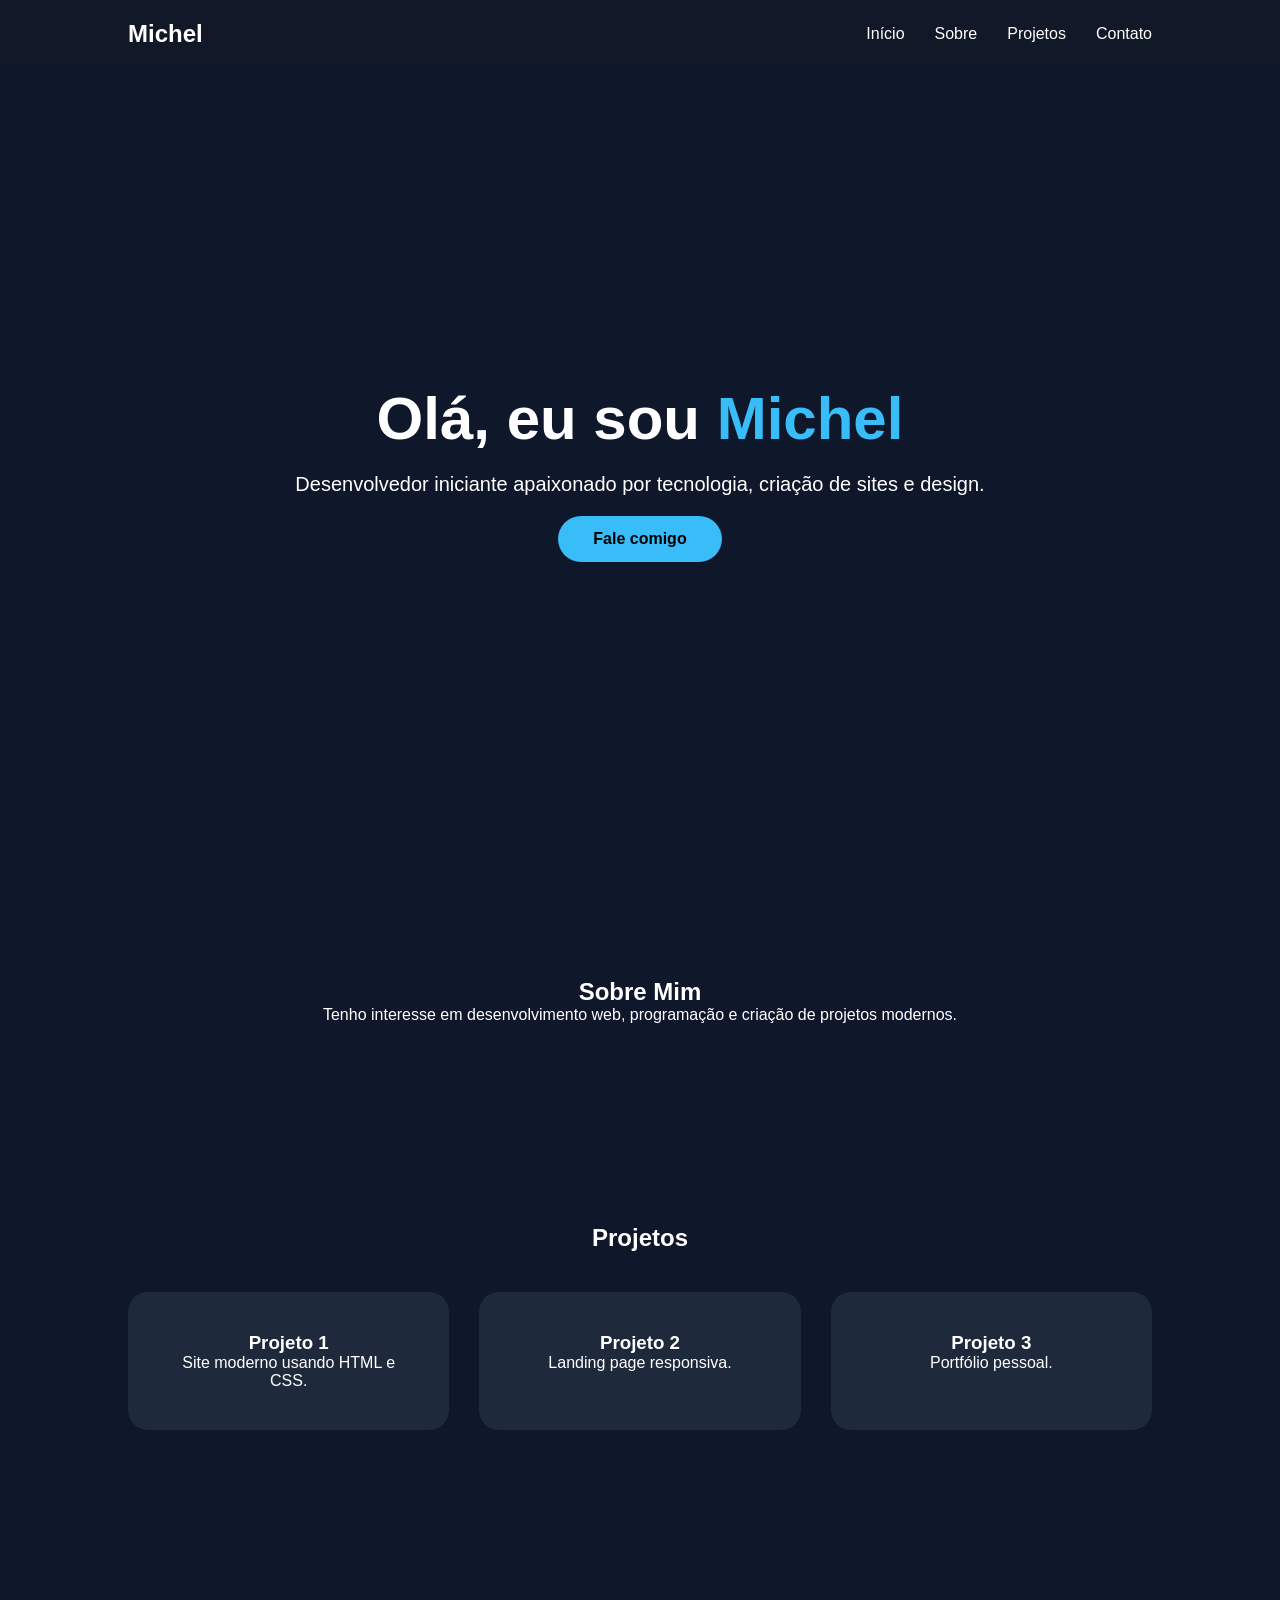
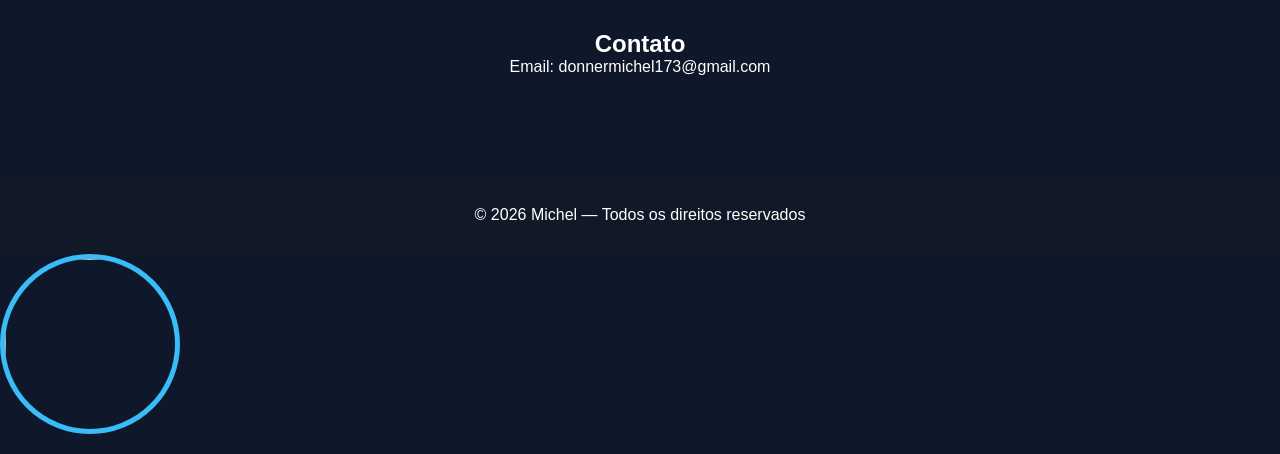
==== index.html @ d1419d88 "Add files via upload" ====
<!DOCTYPE html>
<html lang="pt-br">
<head>
    <meta charset="UTF-8">
    <meta name="viewport" content="width=device-width, initial-scale=1.0">
    <title>Meu Portfólio</title>
    <link rel="stylesheet" href="style.css">
</head>

<body>

<header>
    <nav>
        <h1>Michel</h1>

        <ul>
            <li><a href="#inicio">Início</a></li>
            <li><a href="#sobre">Sobre</a></li>
            <li><a href="#projetos">Projetos</a></li>
            <li><a href="#contato">Contato</a></li>
        </ul>
    </nav>
</header>

<section class="hero" id="inicio">

<div class="texto">
<h2>Olá, eu sou <span>Michel</span></h2>

<p>
Desenvolvedor iniciante apaixonado por tecnologia,
criação de sites e design.
</p>

<a href="#contato" class="botao">
Fale comigo
</a>

</div>

</section>

<section class="sobre" id="sobre">

<h2>Sobre Mim</h2>

<p>
Tenho interesse em desenvolvimento web,
programação e criação de projetos modernos.
</p>

</section>

<section class="projetos" id="projetos">

<h2>Projetos</h2>

<div class="cards">

<div class="card">
<h3>Projeto 1</h3>
<p>Site moderno usando HTML e CSS.</p>
</div>

<div class="card">
<h3>Projeto 2</h3>
<p>Landing page responsiva.</p>
</div>

<div class="card">
<h3>Projeto 3</h3>
<p>Portfólio pessoal.</p>
</div>

</div>

</section>

<section class="contato" id="contato">

<h2>Contato</h2>

<p>Email: donnermichel173@gmail.com</p>

</section>

<footer>
© 2026 Michel — Todos os direitos reservados
</footer>

</body>
</html>
<img src="foto.jpg" class="foto">
---- style.css ----
*{
margin:0;
padding:0;
box-sizing:border-box;
font-family:Arial;
}

body{
background:#0f172a;
color:white;
}

header{
padding:20px 10%;
background:#111827;
}

nav{
display:flex;
justify-content:space-between;
align-items:center;
}

nav ul{
display:flex;
list-style:none;
gap:30px;
}

nav a{
text-decoration:none;
color:white;
transition:.3s;
}

nav a:hover{
color:#38bdf8;
}

.hero{
height:90vh;

display:flex;
align-items:center;
justify-content:center;

text-align:center;

padding:30px;
}

.hero h2{
font-size:60px;
}

.hero span{
color:#38bdf8;
}

.hero p{
margin:20px 0;
font-size:20px;
}

.botao{

display:inline-block;

padding:14px 35px;

background:#38bdf8;

color:black;

border-radius:30px;

text-decoration:none;

font-weight:bold;

}

.sobre,
.projetos,
.contato{

padding:100px 10%;

text-align:center;

}

.cards{

display:grid;

grid-template-columns:
repeat(auto-fit,minmax(250px,1fr));

gap:30px;

margin-top:40px;

}

.card{

background:#1e293b;

padding:40px;

border-radius:20px;

transition:.4s;

}

.card:hover{

transform:translateY(-10px);

}

footer{

padding:30px;

text-align:center;

background:#111827;

}
.foto{
width:180px;
height:180px;

object-fit:cover;

border-radius:50%;

border:5px solid #38bdf8;

margin-bottom:20px;
}
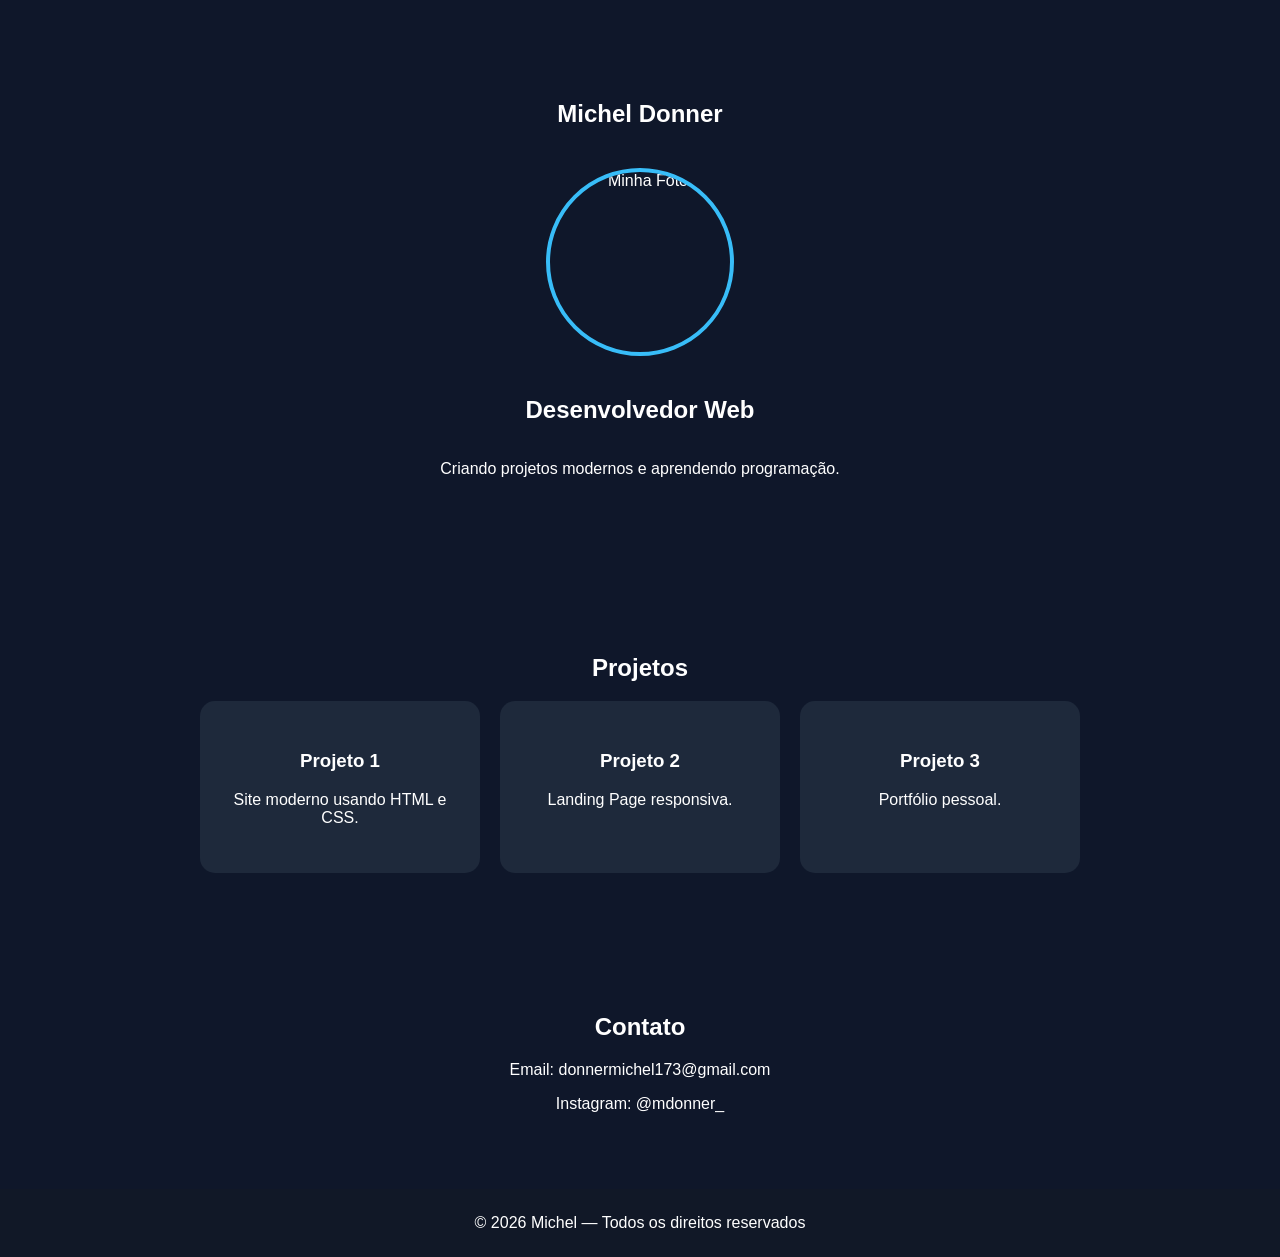
==== commit bbe8b864: "Add files via upload" ====
--- a/index.html
+++ b/index.html
@@ -1,57 +1,37 @@
 <!DOCTYPE html>
 <html lang="pt-br">
+
 <head>
-    <meta charset="UTF-8">
-    <meta name="viewport" content="width=device-width, initial-scale=1.0">
-    <title>Meu Portfólio</title>
-    <link rel="stylesheet" href="style.css">
+<meta charset="UTF-8">
+<meta name="viewport" content="width=device-width, initial-scale=1.0">
+
+<title>Meu Portfólio</title>
+
+<link rel="stylesheet" href="style.css">
+
 </head>
 
 <body>
 
-<header>
-    <nav>
-        <h1>Michel</h1>
+<section class="topo">
 
-        <ul>
-            <li><a href="#inicio">Início</a></li>
-            <li><a href="#sobre">Sobre</a></li>
-            <li><a href="#projetos">Projetos</a></li>
-            <li><a href="#contato">Contato</a></li>
-        </ul>
-    </nav>
-</header>
+<h1>Michel Donner</h1>
 
-<section class="hero" id="inicio">
+<img
+src="foto.jpg"
+alt="Minha Foto"
+class="foto">
 
-<div class="texto">
-<h2>Olá, eu sou <span>Michel</span></h2>
+<h2>Desenvolvedor Web</h2>
 
 <p>
-Desenvolvedor iniciante apaixonado por tecnologia,
-criação de sites e design.
-</p>
-
-<a href="#contato" class="botao">
-Fale comigo
-</a>
-
-</div>
-
-</section>
-
-<section class="sobre" id="sobre">
-
-<h2>Sobre Mim</h2>
-
-<p>
-Tenho interesse em desenvolvimento web,
-programação e criação de projetos modernos.
+Criando projetos modernos e aprendendo programação.
 </p>
 
 </section>
 
-<section class="projetos" id="projetos">
+
+<section class="projetos">
 
 <h2>Projetos</h2>
 
@@ -64,7 +44,7 @@
 
 <div class="card">
 <h3>Projeto 2</h3>
-<p>Landing page responsiva.</p>
+<p>Landing Page responsiva.</p>
 </div>
 
 <div class="card">
@@ -76,18 +56,24 @@
 
 </section>
 
-<section class="contato" id="contato">
+
+<section class="contato">
 
 <h2>Contato</h2>
 
 <p>Email: donnermichel173@gmail.com</p>
 
+<p>Instagram: @mdonner_</p>
+
 </section>
 
+
 <footer>
+
 © 2026 Michel — Todos os direitos reservados
+
 </footer>
 
 </body>
-</html>
-<img src="foto.jpg" class="foto">+
+</html>
--- a/style.css
+++ b/style.css
@@ -1,90 +1,50 @@
-*{
+body{
+
 margin:0;
-padding:0;
-box-sizing:border-box;
+
+background:#0f172a;
+
+color:white;
+
 font-family:Arial;
+
 }
 
-body{
-background:#0f172a;
-color:white;
-}
-
-header{
-padding:20px 10%;
-background:#111827;
-}
-
-nav{
-display:flex;
-justify-content:space-between;
-align-items:center;
-}
-
-nav ul{
-display:flex;
-list-style:none;
-gap:30px;
-}
-
-nav a{
-text-decoration:none;
-color:white;
-transition:.3s;
-}
-
-nav a:hover{
-color:#38bdf8;
-}
-
-.hero{
-height:90vh;
+.topo{
 
 display:flex;
+
+flex-direction:column;
+
+justify-content:center;
+
 align-items:center;
-justify-content:center;
 
 text-align:center;
 
-padding:30px;
-}
-
-.hero h2{
-font-size:60px;
-}
-
-.hero span{
-color:#38bdf8;
-}
-
-.hero p{
-margin:20px 0;
-font-size:20px;
-}
-
-.botao{
-
-display:inline-block;
-
-padding:14px 35px;
-
-background:#38bdf8;
-
-color:black;
-
-border-radius:30px;
-
-text-decoration:none;
-
-font-weight:bold;
+padding:80px;
 
 }
 
-.sobre,
-.projetos,
-.contato{
+.foto{
 
-padding:100px 10%;
+width:180px;
+
+height:180px;
+
+object-fit:cover;
+
+border-radius:50%;
+
+margin:20px;
+
+border:4px solid #38bdf8;
+
+}
+
+.projetos{
+
+padding:60px;
 
 text-align:center;
 
@@ -92,14 +52,13 @@
 
 .cards{
 
-display:grid;
+display:flex;
 
-grid-template-columns:
-repeat(auto-fit,minmax(250px,1fr));
+justify-content:center;
 
-gap:30px;
+gap:20px;
 
-margin-top:40px;
+flex-wrap:wrap;
 
 }
 
@@ -107,38 +66,28 @@
 
 background:#1e293b;
 
-padding:40px;
+padding:30px;
 
-border-radius:20px;
+width:220px;
 
-transition:.4s;
+border-radius:15px;
 
 }
 
-.card:hover{
+.contato{
 
-transform:translateY(-10px);
+padding:60px;
+
+text-align:center;
 
 }
 
 footer{
 
-padding:30px;
+background:#111827;
+
+padding:25px;
 
 text-align:center;
 
-background:#111827;
-
-}
-.foto{
-width:180px;
-height:180px;
-
-object-fit:cover;
-
-border-radius:50%;
-
-border:5px solid #38bdf8;
-
-margin-bottom:20px;
 }
